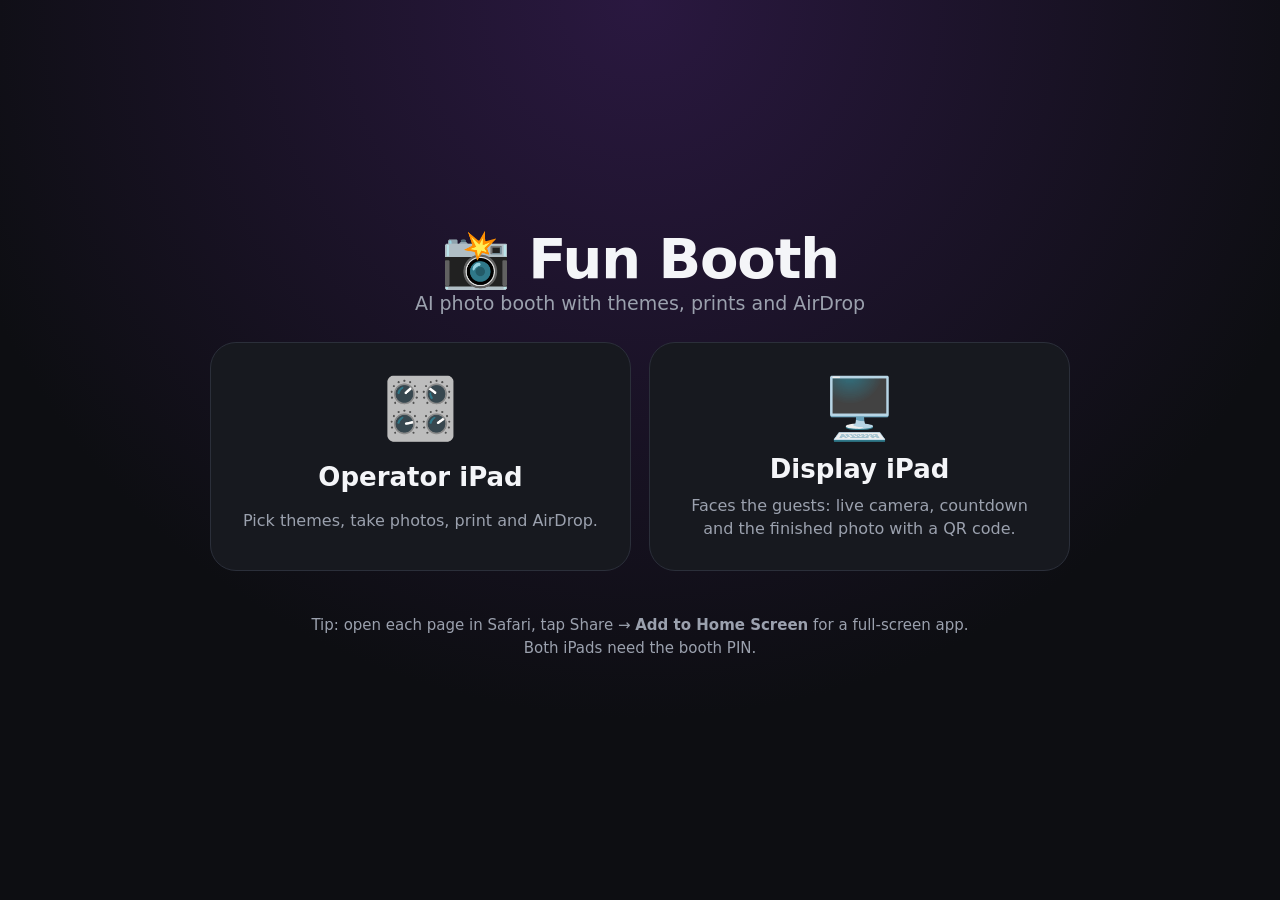
==== static/index.html @ caf3eed8 "AI photo booth for two iPads (operator + display) FastAPI app for Railway that restyles guest photos" ====
<!doctype html>
<html lang="en">
<head>
  <meta charset="utf-8">
  <meta name="viewport" content="width=device-width, initial-scale=1, viewport-fit=cover">
  <meta name="theme-color" content="#0d0e12">
  <link rel="apple-touch-icon" href="/static/icon-180.png">
  <link rel="icon" href="/static/icon-180.png">
  <title>Fun Booth</title>
  <link rel="stylesheet" href="/static/app.css">
  <style>
    body { display: grid; place-items: center; min-height: 100dvh; padding: 24px; background: radial-gradient(circle at 50% 0%, #2a1840, var(--bg) 65%); }
    .wrap { width: min(860px, 100%); display: grid; gap: 28px; text-align: center; }
    h1 { margin: 0; font-size: clamp(36px, 6vw, 56px); letter-spacing: -.02em; }
    .lead { margin: 0; color: var(--muted); font-size: 19px; }
    .cards { display: grid; grid-template-columns: repeat(auto-fit, minmax(260px, 1fr)); gap: 18px; }
    .card { display: grid; gap: 10px; justify-items: center; padding: 30px 24px; border-radius: 26px; background: var(--panel); border: 1px solid var(--line); color: var(--text); text-decoration: none; transition: transform .1s ease, border-color .2s; }
    .card:active { transform: scale(.98); }
    .card:hover { border-color: var(--primary); }
    .card .e { font-size: 60px; }
    .card h2 { margin: 0; font-size: 26px; }
    .card p { margin: 0; color: var(--muted); line-height: 1.45; }
    .tip { color: var(--muted); font-size: 15px; line-height: 1.5; }
  </style>
</head>
<body>
  <main class="wrap">
    <div>
      <h1>📸 Fun Booth</h1>
      <p class="lead">AI photo booth with themes, prints and AirDrop</p>
    </div>
    <div class="cards">
      <a class="card" href="/operator">
        <span class="e">🎛️</span>
        <h2>Operator iPad</h2>
        <p>Pick themes, take photos, print and AirDrop.</p>
      </a>
      <a class="card" href="/display">
        <span class="e">🖥️</span>
        <h2>Display iPad</h2>
        <p>Faces the guests: live camera, countdown and the finished photo with a QR code.</p>
      </a>
    </div>
    <p class="tip">Tip: open each page in Safari, tap Share → <b>Add to Home Screen</b> for a full-screen app.<br>Both iPads need the booth PIN.</p>
  </main>
</body>
</html>
---- static/app.css ----
:root {
  --bg: #0d0e12;
  --panel: #17191f;
  --panel-2: #1f222a;
  --line: #2b2f3a;
  --text: #f4f5f8;
  --muted: #9ba1ae;
  --primary: #ff4f8b;
  --primary-2: #ff9a3d;
  --ok: #3ddc97;
  --warn: #ffcc4d;
  --err: #ff5c6c;
  --radius: 18px;
  --theme-frame: #1d2a44;
  --theme-accent: #ff4f8b;
  --theme-ink: #ffffff;
  --font: ui-rounded, "SF Pro Rounded", system-ui, -apple-system, "Segoe UI", Roboto, sans-serif;
  color-scheme: dark;
}

* { box-sizing: border-box; }
html, body { margin: 0; height: 100%; }
body {
  background: var(--bg);
  color: var(--text);
  font-family: var(--font);
  -webkit-font-smoothing: antialiased;
  -webkit-tap-highlight-color: transparent;
  -webkit-user-select: none;
  user-select: none;
  overscroll-behavior: none;
}
input, textarea, select { -webkit-user-select: text; user-select: text; }
[hidden] { display: none !important; }

/* Buttons --------------------------------------------------------------------------- */
.btn {
  appearance: none;
  border: 1px solid var(--line);
  background: var(--panel-2);
  color: var(--text);
  font: 600 17px/1 var(--font);
  min-height: 52px;
  padding: 0 20px;
  border-radius: 14px;
  display: inline-flex;
  align-items: center;
  justify-content: center;
  gap: 10px;
  cursor: pointer;
  transition: transform .08s ease, opacity .2s ease, background .2s ease;
  touch-action: manipulation;
}
.btn:active { transform: scale(.97); }
.btn:disabled { opacity: .35; pointer-events: none; }
.btn-primary {
  border: 0;
  background: linear-gradient(135deg, var(--primary), var(--primary-2));
  color: #fff;
  box-shadow: 0 8px 24px -8px rgba(255, 79, 139, .7);
}
.btn-ghost { background: transparent; }
.btn-big { min-height: 72px; font-size: 22px; padding: 0 28px; border-radius: 20px; }
.btn .ico { font-size: 1.25em; line-height: 1; }

/* Forms ----------------------------------------------------------------------------- */
label.field { display: grid; gap: 8px; font-size: 14px; color: var(--muted); }
input[type="text"], input[type="password"], textarea, select {
  width: 100%;
  font: 17px var(--font);
  color: var(--text);
  background: var(--bg);
  border: 1px solid var(--line);
  border-radius: 12px;
  padding: 12px 14px;
}
textarea { resize: vertical; min-height: 64px; }
input:focus, textarea:focus, select:focus { outline: 2px solid var(--primary); outline-offset: 1px; }

.segmented { display: flex; background: var(--bg); border: 1px solid var(--line); border-radius: 12px; padding: 4px; gap: 4px; }
.segmented button {
  flex: 1; min-height: 42px; border: 0; border-radius: 9px; background: transparent;
  color: var(--muted); font: 600 15px var(--font); cursor: pointer;
}
.segmented button[aria-pressed="true"] { background: var(--panel-2); color: var(--text); box-shadow: 0 1px 0 var(--line) inset; }

.switch { display: flex; align-items: center; justify-content: space-between; gap: 16px; font-size: 16px; color: var(--text); }
.switch input { width: 52px; height: 32px; appearance: none; background: var(--line); border-radius: 99px; position: relative; cursor: pointer; transition: background .2s; flex: none; }
.switch input::after { content: ""; position: absolute; top: 3px; left: 3px; width: 26px; height: 26px; border-radius: 50%; background: #fff; transition: transform .2s; }
.switch input:checked { background: var(--ok); }
.switch input:checked::after { transform: translateX(20px); }

/* Dialogs --------------------------------------------------------------------------- */
dialog {
  border: 1px solid var(--line);
  border-radius: 24px;
  background: var(--panel);
  color: var(--text);
  padding: 0;
  max-width: min(560px, calc(100vw - 32px));
  width: 100%;
}
dialog::backdrop { background: rgba(0, 0, 0, .6); backdrop-filter: blur(6px); -webkit-backdrop-filter: blur(6px); }
.pin-dialog form { display: grid; gap: 16px; padding: 32px; text-align: center; }
.pin-dialog h2 { margin: 0; }
.pin-dialog input { text-align: center; font-size: 28px; letter-spacing: .3em; }
.pin-emoji { font-size: 44px; }
.pin-error { color: var(--err); margin: 0; }

/* Toast ----------------------------------------------------------------------------- */
#toast {
  position: fixed; left: 50%; bottom: 28px; transform: translate(-50%, 30px);
  background: var(--panel-2); border: 1px solid var(--line); color: var(--text);
  padding: 14px 20px; border-radius: 14px; font-size: 16px; max-width: calc(100vw - 32px);
  opacity: 0; pointer-events: none; transition: all .25s ease; z-index: 50;
  box-shadow: 0 12px 30px rgba(0, 0, 0, .4);
}
#toast.show { opacity: 1; transform: translate(-50%, 0); }
#toast[data-level="error"] { border-color: var(--err); }

/* Status dots ----------------------------------------------------------------------- */
.dot { width: 10px; height: 10px; border-radius: 50%; background: var(--err); display: inline-block; flex: none; }
.dot.on { background: var(--ok); box-shadow: 0 0 0 4px rgba(61, 220, 151, .15); }
.dot.warn { background: var(--warn); }

/* Spinner --------------------------------------------------------------------------- */
.spinner {
  width: 64px; height: 64px; border-radius: 50%;
  border: 6px solid rgba(255, 255, 255, .2); border-top-color: #fff;
  animation: spin 0.9s linear infinite;
}
@keyframes spin { to { transform: rotate(360deg); } }

video.mirrored { transform: scaleX(-1); }

/* Print: only the print image, edge to edge ------------------------------------------ */
#print-area { display: none; }
@media print {
  body > *:not(#print-area) { display: none !important; }
  html, body { background: #fff !important; height: auto; }
  #print-area { display: block !important; }
  #print-area img { display: block; width: 100%; height: 100vh; object-fit: contain; }
}
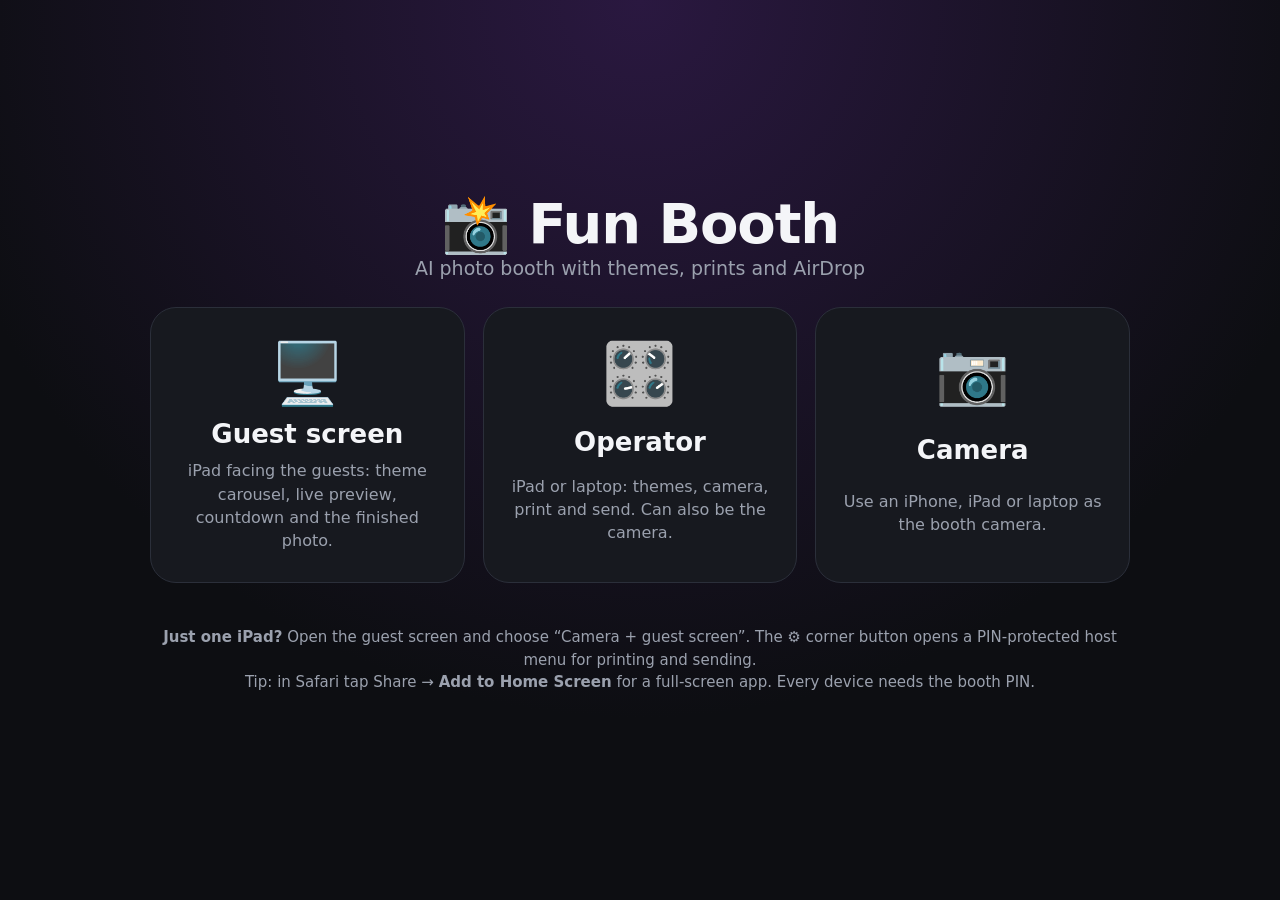
==== commit c8c8ec68: "Guest theme carousel, camera devices and operator-only sending - Guest screen: swipeable theme carou" ====
--- a/static/index.html
+++ b/static/index.html
@@ -10,10 +10,10 @@
   <link rel="stylesheet" href="/static/app.css">
   <style>
     body { display: grid; place-items: center; min-height: 100dvh; padding: 24px; background: radial-gradient(circle at 50% 0%, #2a1840, var(--bg) 65%); }
-    .wrap { width: min(860px, 100%); display: grid; gap: 28px; text-align: center; }
+    .wrap { width: min(980px, 100%); display: grid; gap: 28px; text-align: center; }
     h1 { margin: 0; font-size: clamp(36px, 6vw, 56px); letter-spacing: -.02em; }
     .lead { margin: 0; color: var(--muted); font-size: 19px; }
-    .cards { display: grid; grid-template-columns: repeat(auto-fit, minmax(260px, 1fr)); gap: 18px; }
+    .cards { display: grid; grid-template-columns: repeat(auto-fit, minmax(240px, 1fr)); gap: 18px; }
     .card { display: grid; gap: 10px; justify-items: center; padding: 30px 24px; border-radius: 26px; background: var(--panel); border: 1px solid var(--line); color: var(--text); text-decoration: none; transition: transform .1s ease, border-color .2s; }
     .card:active { transform: scale(.98); }
     .card:hover { border-color: var(--primary); }
@@ -30,18 +30,24 @@
       <p class="lead">AI photo booth with themes, prints and AirDrop</p>
     </div>
     <div class="cards">
+      <a class="card" href="/display">
+        <span class="e">🖥️</span>
+        <h2>Guest screen</h2>
+        <p>iPad facing the guests: theme carousel, live preview, countdown and the finished photo.</p>
+      </a>
       <a class="card" href="/operator">
         <span class="e">🎛️</span>
-        <h2>Operator iPad</h2>
-        <p>Pick themes, take photos, print and AirDrop.</p>
+        <h2>Operator</h2>
+        <p>iPad or laptop: themes, camera, print and send. Can also be the camera.</p>
       </a>
-      <a class="card" href="/display">
-        <span class="e">🖥️</span>
-        <h2>Display iPad</h2>
-        <p>Faces the guests: live camera, countdown and the finished photo with a QR code.</p>
+      <a class="card" href="/camera">
+        <span class="e">📷</span>
+        <h2>Camera</h2>
+        <p>Use an iPhone, iPad or laptop as the booth camera.</p>
       </a>
     </div>
-    <p class="tip">Tip: open each page in Safari, tap Share → <b>Add to Home Screen</b> for a full-screen app.<br>Both iPads need the booth PIN.</p>
+    <p class="tip"><b>Just one iPad?</b> Open the guest screen and choose “Camera + guest screen”. The ⚙︎ corner button opens a PIN-protected host menu for printing and sending.<br>
+    Tip: in Safari tap Share → <b>Add to Home Screen</b> for a full-screen app. Every device needs the booth PIN.</p>
   </main>
 </body>
 </html>
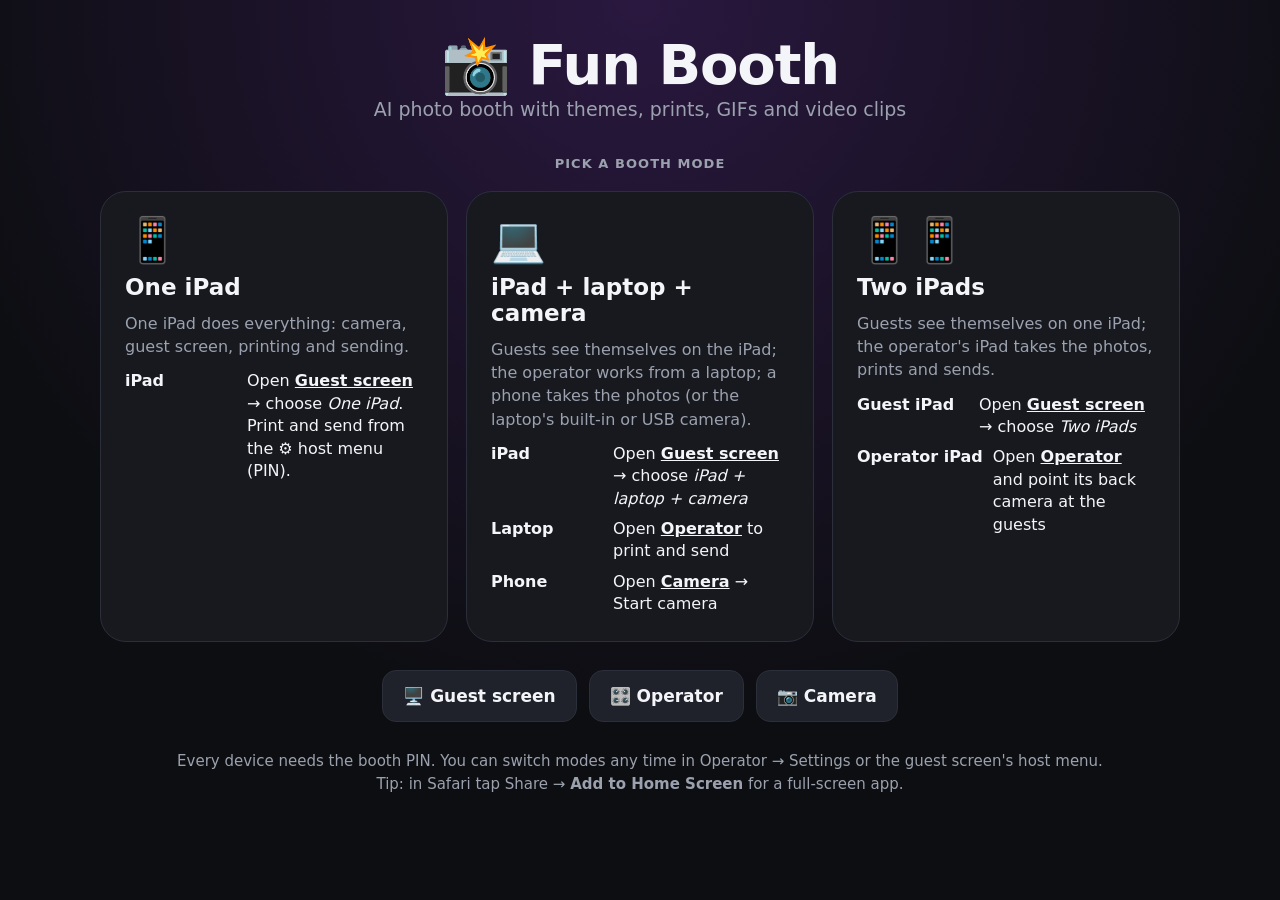
==== commit 6636df34: "Add three booth modes: one iPad, iPad + laptop + camera, two iPads - Booth mode is now a first-class" ====
--- a/static/index.html
+++ b/static/index.html
@@ -9,45 +9,70 @@
   <title>Fun Booth</title>
   <link rel="stylesheet" href="/static/app.css">
   <style>
-    body { display: grid; place-items: center; min-height: 100dvh; padding: 24px; background: radial-gradient(circle at 50% 0%, #2a1840, var(--bg) 65%); }
-    .wrap { width: min(980px, 100%); display: grid; gap: 28px; text-align: center; }
+    body { min-height: 100dvh; padding: 32px 16px; background: radial-gradient(circle at 50% 0%, #2a1840, var(--bg) 65%); }
+    .wrap { width: min(1080px, 100%); margin: 0 auto; display: grid; gap: 28px; text-align: center; }
     h1 { margin: 0; font-size: clamp(36px, 6vw, 56px); letter-spacing: -.02em; }
     .lead { margin: 0; color: var(--muted); font-size: 19px; }
-    .cards { display: grid; grid-template-columns: repeat(auto-fit, minmax(240px, 1fr)); gap: 18px; }
-    .card { display: grid; gap: 10px; justify-items: center; padding: 30px 24px; border-radius: 26px; background: var(--panel); border: 1px solid var(--line); color: var(--text); text-decoration: none; transition: transform .1s ease, border-color .2s; }
-    .card:active { transform: scale(.98); }
-    .card:hover { border-color: var(--primary); }
-    .card .e { font-size: 60px; }
-    .card h2 { margin: 0; font-size: 26px; }
-    .card p { margin: 0; color: var(--muted); line-height: 1.45; }
-    .tip { color: var(--muted); font-size: 15px; line-height: 1.5; }
+    h2.section { margin: 8px 0 -8px; font-size: 13px; text-transform: uppercase; letter-spacing: .08em; color: var(--muted); }
+    .modes { display: grid; grid-template-columns: repeat(auto-fit, minmax(280px, 1fr)); gap: 18px; text-align: left; }
+    .mode { display: grid; gap: 12px; align-content: start; padding: 26px 24px; border-radius: 26px; background: var(--panel); border: 1px solid var(--line); }
+    .mode .e { font-size: 44px; line-height: 1; }
+    .mode h3 { margin: 0; font-size: 23px; }
+    .mode p { margin: 0; color: var(--muted); line-height: 1.45; }
+    .steps { margin: 0; padding: 0; list-style: none; display: grid; gap: 8px; }
+    .steps li { display: flex; gap: 10px; align-items: baseline; line-height: 1.4; }
+    .steps b { flex: none; min-width: 112px; }
+    .steps a { color: var(--text); font-weight: 700; }
+    .pages { display: flex; flex-wrap: wrap; gap: 12px; justify-content: center; }
+    .pages .btn { text-decoration: none; }
+    .tip { color: var(--muted); font-size: 15px; line-height: 1.5; margin: 0; }
   </style>
 </head>
 <body>
   <main class="wrap">
     <div>
       <h1>📸 Fun Booth</h1>
-      <p class="lead">AI photo booth with themes, prints and AirDrop</p>
+      <p class="lead">AI photo booth with themes, prints, GIFs and video clips</p>
     </div>
-    <div class="cards">
-      <a class="card" href="/display">
-        <span class="e">🖥️</span>
-        <h2>Guest screen</h2>
-        <p>iPad facing the guests: theme carousel, live preview, countdown and the finished photo.</p>
-      </a>
-      <a class="card" href="/operator">
-        <span class="e">🎛️</span>
-        <h2>Operator</h2>
-        <p>iPad or laptop: themes, camera, print and send. Can also be the camera.</p>
-      </a>
-      <a class="card" href="/camera">
-        <span class="e">📷</span>
-        <h2>Camera</h2>
-        <p>Use an iPhone, iPad or laptop as the booth camera.</p>
-      </a>
+
+    <h2 class="section">Pick a booth mode</h2>
+    <div class="modes">
+      <section class="mode">
+        <div class="e">📱</div>
+        <h3>One iPad</h3>
+        <p>One iPad does everything: camera, guest screen, printing and sending.</p>
+        <ol class="steps">
+          <li><b>iPad</b><span>Open <a href="/display">Guest screen</a> → choose <i>One iPad</i>. Print and send from the ⚙︎ host menu (PIN).</span></li>
+        </ol>
+      </section>
+      <section class="mode">
+        <div class="e">💻</div>
+        <h3>iPad + laptop + camera</h3>
+        <p>Guests see themselves on the iPad; the operator works from a laptop; a phone takes the photos (or the laptop's built-in or USB camera).</p>
+        <ol class="steps">
+          <li><b>iPad</b><span>Open <a href="/display">Guest screen</a> → choose <i>iPad + laptop + camera</i></span></li>
+          <li><b>Laptop</b><span>Open <a href="/operator">Operator</a> to print and send</span></li>
+          <li><b>Phone</b><span>Open <a href="/camera">Camera</a> → Start camera</span></li>
+        </ol>
+      </section>
+      <section class="mode">
+        <div class="e">📱📱</div>
+        <h3>Two iPads</h3>
+        <p>Guests see themselves on one iPad; the operator's iPad takes the photos, prints and sends.</p>
+        <ol class="steps">
+          <li><b>Guest iPad</b><span>Open <a href="/display">Guest screen</a> → choose <i>Two iPads</i></span></li>
+          <li><b>Operator iPad</b><span>Open <a href="/operator">Operator</a> and point its back camera at the guests</span></li>
+        </ol>
+      </section>
     </div>
-    <p class="tip"><b>Just one iPad?</b> Open the guest screen and choose “Camera + guest screen”. The ⚙︎ corner button opens a PIN-protected host menu for printing and sending.<br>
-    Tip: in Safari tap Share → <b>Add to Home Screen</b> for a full-screen app. Every device needs the booth PIN.</p>
+
+    <div class="pages">
+      <a class="btn" href="/display">🖥️ Guest screen</a>
+      <a class="btn" href="/operator">🎛️ Operator</a>
+      <a class="btn" href="/camera">📷 Camera</a>
+    </div>
+    <p class="tip">Every device needs the booth PIN. You can switch modes any time in Operator → Settings or the guest screen's host menu.<br>
+    Tip: in Safari tap Share → <b>Add to Home Screen</b> for a full-screen app.</p>
   </main>
 </body>
 </html>
--- a/static/app.css
+++ b/static/app.css
@@ -133,6 +133,20 @@
 
 video.mirrored { transform: scaleX(-1); }
 
+/* Full-body framing guide: heads below the top line, feet above the bottom line. */
+.fb-guide {
+  position: absolute; inset: 4% 3%; pointer-events: none;
+  border-top: 3px dashed rgba(255, 255, 255, .8); border-bottom: 3px dashed rgba(255, 255, 255, .8);
+}
+.fb-guide::before, .fb-guide::after {
+  position: absolute; left: 50%; transform: translateX(-50%); white-space: nowrap;
+  padding: 4px 12px; border-radius: 99px; background: rgba(0, 0, 0, .55); color: #fff;
+  font: 700 14px var(--font);
+}
+.fb-guide::before { content: "Top of heads"; top: 8px; }
+.fb-guide::after { content: "Feet 👟"; bottom: 8px; }
+.fb-badge { position: absolute; top: 10px; right: 10px; padding: 4px 10px; border-radius: 99px; background: rgba(0, 0, 0, .55); color: #fff; font: 700 12px var(--font); }
+
 /* Print: only the print image, edge to edge ------------------------------------------ */
 #print-area { display: none; }
 @media print {
